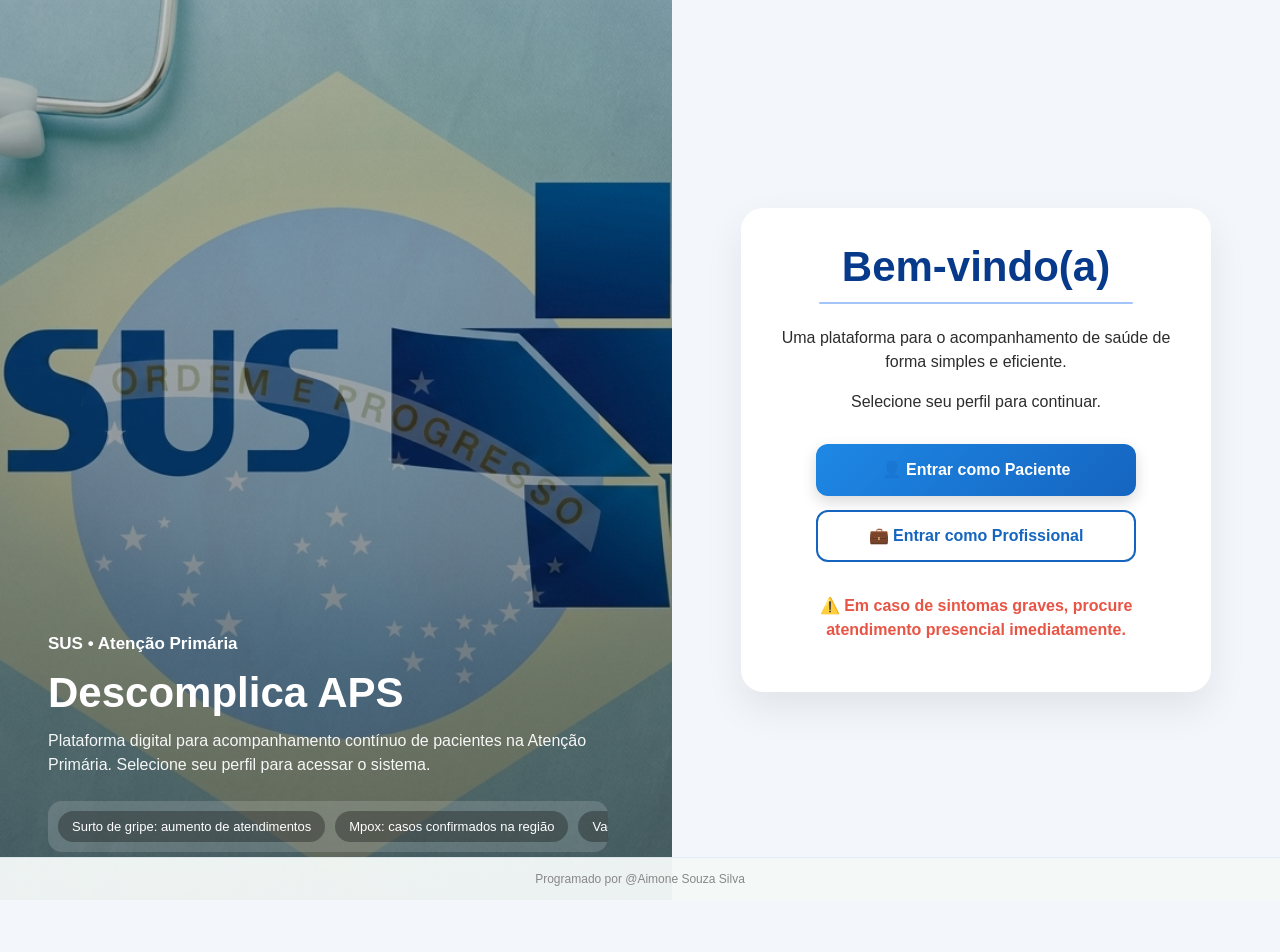
==== index.html @ 5c3fe890 "Add files via upload" ====
<!DOCTYPE html>
<html lang="pt-BR">
<head>
<meta charset="UTF-8">
<meta name="viewport" content="width=device-width, initial-scale=1.0"/>
<title>Descomplica APS</title>

<link rel="manifest" href="manifest.json">
<meta name="theme-color" content="#1351B4">
<link rel="icon" type="image/png" href="./logo.png">
<link href="https://cdn.jsdelivr.net/npm/bootstrap@5.3.0/dist/css/bootstrap.min.css" rel="stylesheet">
<link rel="stylesheet" href="style.css">

<style>
/* Ajustes profissionais extras */
.home-page .title {
  font-size: 22px;
  font-weight: 700;
  color: #1351B4;
}

.home-page h1 {
  font-size: 42px;
  font-weight: 800;
  margin-bottom: 10px;
}

.home-page p {
  font-size: 16px;
  opacity: 0.95;
}

.home-page .card-home {
  transition: 0.3s;
}

.home-page .card-home:hover {
  transform: translateY(-4px);
  box-shadow: 0 20px 40px rgba(0,0,0,.12);
}

.home-page .btn-ubs {
  transition: 0.2s;
}

.home-page .btn-ubs:hover {
  transform: scale(1.02);
  opacity: 0.95;
}

.home-page .footer {
  text-align: center;
  font-size: 12px;
  color: #888;
}
</style>
</head>

<body class="home-page">

<div id="mensagem"></div>

<div class="split">

  <!-- ESQUERDA -->
  <section class="left">
    <div class="content">

      <div class="tag">SUS • Atenção Primária</div>

      <h1>Descomplica APS</h1>
      <p>
        Plataforma digital para acompanhamento contínuo de pacientes na Atenção Primária.
        Selecione seu perfil para acessar o sistema.
      </p>

      <!-- ALERTAS -->
      <div class="ticker">
        <div class="ticker-track">
          <span class="chip">Surto de gripe: aumento de atendimentos</span>
          <span class="chip">Mpox: casos confirmados na região</span>
          <span class="chip">Vacinação disponível nas UBS</span>
          <span class="chip">Procure a UBS em caso de sintomas respiratórios</span>

          <!-- duplicado para efeito infinito -->
          <span class="chip">Surto de gripe: aumento de atendimentos</span>
          <span class="chip">Mpox: casos confirmados na região</span>
          <span class="chip">Vacinação disponível nas UBS</span>
          <span class="chip">Procure a UBS em caso de sintomas respiratórios</span>
        </div>
      </div>

    </div>
  </section>

  <!-- DIREITA -->
  <section class="right">
   <div class="card-home">

  <div class="card-head">
    <h1 class="titulo-bemvindo">Bem-vindo(a)</h1>
  </div>

  <div class="card-body">

    <div class="notice">
      <p>
        Uma plataforma para o acompanhamento de saúde de forma simples e eficiente.
      </p>

      <p class="subtitle">Selecione seu perfil para continuar.</p>
    </div>

    <button class="btn-ubs btn-paciente" onclick="entrarComo('paciente')">
      👤 Entrar como Paciente
    </button>

    <button class="btn-ubs btn-prof" onclick="entrarComo('profissional')">
      💼 Entrar como Profissional
    </button>

    <p class="alerta">
      ⚠️ Em caso de sintomas graves, procure atendimento presencial imediatamente.
    </p>

  </div>

  <div class="footer">
    Descomplica APS • Sistema MVP
  </div>

</div>

    </div>
  </section>

</div>

<script>
function entrarComo(tipo){
  localStorage.setItem("tipoEscolhido", tipo);
  window.location.href = "login.html";
}
</script>
<script src="script.js"></script>

</body>
</html>
---- style.css ----
/* ========================= */
/* BASE GERAL */
/* ========================= */

* {
  box-sizing: border-box;
}

body.login-page {
  margin: 0;
  min-height: 100vh;
  font-family: "Segoe UI", Arial, sans-serif;
  background: linear-gradient(135deg, #dfeee8, #f4f9f7);
  display: flex;
  justify-content: center;
  align-items: center;
  padding: 32px 16px;
}

/* ========================= */
/* LOGIN / CADASTRO */
/* ========================= */

.login-container {
  background: #ffffff;
  width: 100%;
  max-width: 420px;
  padding: 28px;
  border-radius: 16px;
  box-shadow: 0 10px 28px rgba(0,0,0,0.08);
  box-sizing: border-box;
  transition: all 0.25s ease;
}

/* Quando clicar em Primeiro acesso */
.login-container.cadastro-ativo {
  max-width: 920px;
  padding: 30px 36px;
}

/* Título principal */
.titulo-sistema {
  color: #1351B4;
  font-weight: 700;
  font-size: 26px;
  text-align: center;
  margin-bottom: 8px;
}

/* Badge do perfil */
.tipo-badge {
  display: inline-block;
  font-size: 13px;
  color: #344054;
  background: #e3f2fd;
  padding: 6px 14px;
  border-radius: 999px;
}

/* Texto abaixo do título */
.login-container p {
  color: #555;
  margin-bottom: 18px;
  font-size: 14px;
}

/* Área do cadastro */
#areaCadastro {
  text-align: left;
}

/* Título do cadastro */
#areaCadastro h5 {
  text-align: left;
  font-size: 21px;
  font-weight: 700;
  margin: 20px 0 22px;
  padding-bottom: 10px;
  color: #0d6efd;
  border-bottom: 1px solid #e5e7eb;
}

/* Labels */
#areaLogin label,
#areaCadastro label {
  font-size: 14px;
  font-weight: 600;
  color: #111827;
  margin-bottom: 6px;
}

/* Inputs */
.login-container input,
.login-container select,
.form-control {
  width: 100%;
  height: 44px;
  padding: 9px 12px;
  border: 1px solid #d0d5dd;
  border-radius: 8px;
  font-size: 15px;
  box-shadow: none;
}

.login-container input:focus,
.login-container select:focus,
.form-control:focus {
  border-color: #0d6efd;
  box-shadow: 0 0 0 3px rgba(13,110,253,0.12);
}

/* Espaçamento do grid */
#areaCadastro .row {
  align-items: end;
}

/* Botões gerais */
.login-container button {
  min-height: 44px;
  border-radius: 8px !important;
  font-size: 15px !important;
  font-weight: 700 !important;
}

/* Botões do login continuam largos */
#areaLogin button {
  width: 100%;
}

/* ========================= */
/* BOTÕES DO CADASTRO */
/* ========================= */

.acoes-cadastro {
  display: flex;
  justify-content: flex-end;
  gap: 12px;
  margin-top: 26px;
}

.acoes-cadastro button {
  width: 160px;
  height: 44px;
}

/* ========================= */
/* HOME */
/* ========================= */

.home-page {
  margin: 0;
  font-family: "Segoe UI", Arial, sans-serif;
  background: #f3f6fb;
}

.home-page .split {
  min-height: 100vh;
  display: grid;
  grid-template-columns: 1.05fr 0.95fr;
}

/* ESQUERDA */

.home-page .left {
  position: relative;
  background: url("sus.png") center/cover no-repeat;
  display: flex;
  align-items: flex-end;
  padding: 48px;
  color: #fff;
}

.home-page .left::after {
  content: "";
  position: absolute;
  inset: 0;
  background: linear-gradient(180deg, rgba(0,0,0,.18), rgba(0,0,0,.48));
}

.home-page .content {
  position: relative;
  z-index: 2;
  max-width: 560px;
}

.home-page .tag {
  font-size: 17px;
  font-weight: 600;
  margin-bottom: 12px;
}

.home-page h1 {
  font-size: 44px;
  font-weight: 800;
  margin-bottom: 14px;
}

.home-page p {
  font-size: 17px;
  line-height: 1.5;
}

/* ALERTAS */

.home-page .ticker {
  margin-top: 24px;
  width: 100%;
  overflow: hidden;
  background: rgba(255,255,255,.15);
  border-radius: 14px;
  padding: 10px;
}

.home-page .ticker-track {
  display: inline-flex;
  gap: 10px;
  white-space: nowrap;
  animation: tickerMove 28s linear infinite;
}

.home-page .chip {
  background: rgba(0,0,0,.3);
  color: #fff;
  padding: 6px 14px;
  border-radius: 999px;
  font-size: 13px;
}

@keyframes tickerMove {
  from { transform: translateX(0); }
  to { transform: translateX(-50%); }
}

/* DIREITA */

.home-page .right {
  display: flex;
  align-items: center;
  justify-content: center;
  background: #f3f6fb;
  padding: 40px;
}

.home-page .card-home {
  background: #fff;
  padding: 34px;
  border-radius: 22px;
  box-shadow: 0 16px 38px rgba(0,0,0,.08);
  width: 100%;
  max-width: 470px;
}

.card-body {
  display: flex;
  flex-direction: column;
  align-items: center;
  gap: 14px;
}

.titulo-bemvindo {
  text-align: center;
  position: relative;
  padding-bottom: 12px;
  margin-bottom: 18px;
  color: #083a8b;
  font-size: 38px;
  font-weight: 800;
}

.titulo-bemvindo::after {
  content: "";
  display: block;
  width: 78%;
  height: 2px;
  background: #a3c4f9;
  margin: 10px auto 0;
  border-radius: 2px;
}

.notice p {
  text-align: center;
  font-size: 16px;
  color: #222;
}

.btn-ubs {
  width: 100%;
  max-width: 320px;
  min-height: 52px;
  padding: 12px 16px;
  border-radius: 12px;
  font-size: 16px;
  font-weight: 700;
  border: none;
  transition: 0.25s;
}

.btn-paciente {
  background: linear-gradient(135deg, #1e88e5, #1565c0);
  color: white;
  box-shadow: 0 6px 15px rgba(0,0,0,0.15);
}

.btn-prof {
  background: white;
  color: #1565c0;
  border: 2px solid #1565c0;
}

.btn-ubs:hover {
  transform: translateY(-2px);
  opacity: 0.95;
}

.alerta {
  text-align: center;
  color: #e74c3c;
  margin-top: 18px;
  font-weight: 600;
  max-width: 330px;
  margin-left: auto;
  margin-right: auto;
}

.home-page .footer {
  text-align: center;
  font-size: 13px;
  color: #888;
  margin-top: 20px;
}

/* ========================= */
/* MENSAGEM */
/* ========================= */

#mensagem {
  position: fixed;
  top: 20px;
  right: 20px;
  z-index: 9999;
}

/* ========================= */
/* RESPONSIVO */
/* ========================= */

@media (max-width: 900px) {
  .home-page .split {
    grid-template-columns: 1fr;
  }

  .home-page .left {
    display: none;
  }

  .home-page .right {
    min-height: 100vh;
    padding: 24px;
  }

  .home-page .card-home {
    max-width: 100%;
    padding: 28px 22px;
  }

  .titulo-bemvindo {
    font-size: 32px;
  }
}

@media (max-width: 768px) {
  body:not(.home-page) {
    align-items: flex-start;
    padding: 20px 12px;
  }

  .login-container,
  .login-container.cadastro-ativo {
    max-width: 100%;
    padding: 24px;
  }

  .titulo-sistema {
    font-size: 24px;
  }

  #areaCadastro h5 {
    font-size: 20px;
    text-align: center;
  }

  .acoes-cadastro {
    flex-direction: column;
  }

  .acoes-cadastro button {
    width: 100%;
  }
}

/* ========================= */
/* DASHBOARDS PADRÃO - CORRIGIDO */
/* ========================= */

body.dashboard-page {
  margin: 0 !important;
  padding: 0 !important;
  min-height: 100vh;
  display: block !important;
  background: #f4f6f9 !important;
  font-family: "Segoe UI", Arial, sans-serif;
  overflow-x: hidden;
}

/* Layout principal */
body.dashboard-page .dashboard-layout {
  width: 100%;
  min-height: 100vh;
  display: flex;
  background: #f4f6f9;
}

/* Sidebar */
body.dashboard-page .dashboard-sidebar {
  width: 260px;
  min-width: 260px;
  min-height: 100vh;
  background: #5f8fdd;
  color: #fff;
  padding: 30px 24px;
  flex-shrink: 0;
}

body.dashboard-page .dashboard-sidebar h4 {
  font-size: 27px;
  font-weight: 800;
  line-height: 1.15;
  margin-bottom: 28px;
}

body.dashboard-page .dashboard-sidebar .user-name {
  font-size: 15px;
  opacity: 0.95;
  margin-bottom: 28px;
}

body.dashboard-page .dashboard-sidebar nav {
  display: flex;
  flex-direction: column;
  gap: 10px;
}

body.dashboard-page .dashboard-sidebar nav a,
body.dashboard-page .dashboard-sidebar a {
  color: #fff;
  text-decoration: none;
  font-size: 15px;
  padding: 10px 12px;
  border-radius: 8px;
  transition: 0.2s;
}

body.dashboard-page .dashboard-sidebar nav a:hover,
body.dashboard-page .dashboard-sidebar a:hover {
  background: rgba(255,255,255,0.15);
}

/* Botão sair */
body.dashboard-page .btn-sair,
body.dashboard-page .dashboard-sidebar .btn-sair {
  width: 100%;
  height: 44px;
  margin-top: 28px;
  background: #c0392b;
  border: none;
  color: #fff;
  border-radius: 9px;
  font-weight: 700;
}

body.dashboard-page .btn-sair:hover,
body.dashboard-page .dashboard-sidebar .btn-sair:hover {
  background: #a93226;
}

/* Conteúdo */
body.dashboard-page .dashboard-content {
  flex: 1;
  width: calc(100% - 260px);
  padding: 40px 48px;
  min-width: 0;
}

/* Cabeçalho */
body.dashboard-page .dashboard-header {
  width: 100%;
  max-width: 1180px;
  display: flex;
  justify-content: space-between;
  align-items: center;
  gap: 24px;
  margin-bottom: 30px;
}

body.dashboard-page .dashboard-header h3 {
  color: #0d6efd;
  font-size: 34px;
  font-weight: 800;
  margin: 0;
  line-height: 1.15;
  white-space: nowrap;
}

body.dashboard-page .dashboard-user {
  display: flex;
  align-items: center;
  gap: 10px;
  font-size: 15px;
  flex-shrink: 0;
}

/* Cards principais */
body.dashboard-page .dashboard-card {
  width: 100%;
  max-width: 1180px;
  background: #ffffff;
  border: none;
  border-radius: 18px;
  box-shadow: 0 10px 28px rgba(0,0,0,0.06);
  padding: 28px;
  margin-bottom: 26px;
}

body.dashboard-page .dashboard-card h5 {
  color: #0d6efd;
  font-size: 23px;
  font-weight: 800;
  margin-bottom: 22px;
}

/* Cards do paciente */
body.dashboard-page .dashboard-cards-grid {
  display: grid;
  grid-template-columns: repeat(auto-fit, minmax(220px, 1fr));
  gap: 28px;
  margin-bottom: 28px;
  max-width: 1180px;
}

body.dashboard-page .dashboard-info-card {
  background: #fff;
  border-radius: 16px;
  padding: 22px;
  min-height: 115px;
  box-shadow: 0 8px 24px rgba(0,0,0,0.06);
}

body.dashboard-page .dashboard-info-card small {
  color: #667085;
  font-size: 14px;
}

body.dashboard-page .dashboard-info-card div {
  font-size: 24px;
  font-weight: 700;
  margin-top: 12px;
}

body.dashboard-page .grafico-topo {
  display: flex;
  align-items: center;
  justify-content: space-between;
  gap: 16px;
  margin-bottom: 8px;
}

body.dashboard-page .grafico-topo h5 {
  margin-bottom: 0;
}

body.dashboard-page .btn-tema-grafico {
  border: 1px solid #d0d5dd;
  background: #fff;
  color: #344054;
  border-radius: 10px;
  min-height: 38px;
  padding: 8px 14px;
  font-size: 14px;
  font-weight: 700;
}

body.dashboard-page .grafico-wrapper {
  width: 100%;
  height: 340px;
  background: #ffffff;
  border: 1px solid #e5e7eb;
  border-radius: 16px;
  padding: 12px;
  overflow: hidden;
}

body.dashboard-page .grafico-wrapper canvas {
  width: 100%;
  height: 100%;
  display: block;
}

body.dashboard-page.tema-escuro {
  background: #0f172a;
  color: #e5e7eb;
}

body.dashboard-page.tema-escuro .dashboard-layout,
body.dashboard-page.tema-escuro .dashboard-content {
  background: #0f172a;
}

body.dashboard-page.tema-escuro .dashboard-sidebar {
  background: #111827;
}

body.dashboard-page.tema-escuro .dashboard-header h3,
body.dashboard-page.tema-escuro .dashboard-card h5,
body.dashboard-page.tema-escuro .grafico-topo h5 {
  color: #93c5fd;
}

body.dashboard-page.tema-escuro .dashboard-card,
body.dashboard-page.tema-escuro .dashboard-info-card,
body.dashboard-page.tema-escuro .card {
  background: #182235 !important;
  color: #e5e7eb;
  border-color: #334155 !important;
  box-shadow: 0 10px 28px rgba(0,0,0,0.22);
}

body.dashboard-page.tema-escuro .dashboard-info-card small,
body.dashboard-page.tema-escuro .text-muted,
body.dashboard-page.tema-escuro label,
body.dashboard-page.tema-escuro p {
  color: #cbd5e1 !important;
}

body.dashboard-page.tema-escuro .dashboard-info-card div,
body.dashboard-page.tema-escuro strong,
body.dashboard-page.tema-escuro #historico {
  color: #f9fafb;
}

body.dashboard-page.tema-escuro .form-control,
body.dashboard-page.tema-escuro #buscaPaciente {
  background: #0f172a;
  border-color: #475569;
  color: #f9fafb;
}

body.dashboard-page.tema-escuro .form-control::placeholder,
body.dashboard-page.tema-escuro #buscaPaciente::placeholder {
  color: #94a3b8;
}

body.dashboard-page.tema-escuro .grafico-wrapper {
  background: #111827;
  border-color: #334155;
}

body.dashboard-page.tema-escuro .btn-tema-grafico {
  background: #1f2937;
  border-color: #475569;
  color: #f9fafb;
}

body.dashboard-page.tema-escuro .alerta-normal {
  background: #06351f !important;
}

body.dashboard-page.tema-escuro .alerta-atencao {
  background: #3b2f07 !important;
}

body.dashboard-page.tema-escuro .alerta-critico {
  background: #e74c3c !important;
}

/* Formulários */
body.dashboard-page .dashboard-card .form-label {
  font-weight: 600;
  font-size: 14px;
}

body.dashboard-page .dashboard-card .form-control,
body.dashboard-page #buscaPaciente {
  height: 46px;
  border-radius: 10px;
  font-size: 15px;
  padding: 10px 14px;
}

/* ========================= */
/* PAINEL PROFISSIONAL */
/* ========================= */

body.dashboard-page .paciente-item {
  background: #f8fafc;
  border: 1px solid #e5e7eb;
  border-radius: 14px;
  padding: 16px 18px;
  margin-bottom: 14px;
  display: flex;
  justify-content: space-between;
  align-items: center;
  gap: 18px;
}

body.dashboard-page .paciente-info strong {
  display: block;
  font-size: 16px;
  font-weight: 800;
  color: #111827;
  margin-bottom: 4px;
}

body.dashboard-page .paciente-info span {
  display: block;
  font-size: 14px;
  color: #667085;
  line-height: 1.45;
}

body.dashboard-page .paciente-item button {
  width: 140px;
  min-width: 140px;
  height: 40px;
  border-radius: 9px;
  font-size: 14px;
  font-weight: 700;
  padding: 0 12px;
}

/* Detalhes do paciente */
body.dashboard-page .detalhes-grid {
  display: grid;
  grid-template-columns: repeat(3, 1fr);
  gap: 14px;
  margin-bottom: 22px;
}

body.dashboard-page .detalhe-box {
  background: #f8fafc;
  border: 1px solid #e5e7eb;
  border-radius: 12px;
  padding: 13px;
}

body.dashboard-page .detalhe-box small {
  display: block;
  color: #667085;
  font-size: 13px;
  margin-bottom: 4px;
}

body.dashboard-page .detalhe-box strong {
  color: #111827;
  font-size: 15px;
}

/* Histórico no painel profissional */
body.dashboard-page .historico-profissional-item {
  background: #ffffff;
  border-left: 4px solid #0d6efd;
  padding: 12px;
  border-radius: 8px;
  margin-bottom: 10px;
  box-shadow: 0 4px 12px rgba(0,0,0,0.04);
}

/* Alertas no painel profissional */
body.dashboard-page .dashboard-card .alerta {
  background: #fff5f5;
  border-left: 4px solid #e74c3c;
  padding: 12px;
  border-radius: 8px;
  margin-bottom: 10px;
  text-align: left;
  max-width: none;
  color: #111827;
}

/* Registros recentes */
body.dashboard-page .registro {
  background: #f8f9fa;
  border-radius: 8px;
  padding: 12px;
  margin-bottom: 10px;
}

/* ========================= */
/* ALERTAS DO PACIENTE */
/* ========================= */

body.dashboard-page .alerta-status {
  border-left: 5px solid #d0d5dd;
}

body.dashboard-page .alerta-normal {
  border-left-color: #198754;
  background: #f0fff4;
}

body.dashboard-page .alerta-atencao {
  border-left-color: #ffc107;
  background: #fffbea;
}

body.dashboard-page .alerta-critico {
  border-left-color: #dc3545;
  background: #fff5f5;
}

body.dashboard-page .alerta-normal #cardAlerta {
  color: #198754;
}

body.dashboard-page .alerta-atencao #cardAlerta {
  color: #b58100;
}

body.dashboard-page .alerta-critico #cardAlerta {
  color: #dc3545;
}

/* Corrige alerta da home para não ser afetado pelo dashboard */
.home-page .alerta {
  text-align: center;
  color: #e74c3c;
  margin-top: 18px;
  font-weight: 600;
  max-width: 330px;
  margin-left: auto;
  margin-right: auto;
  background: transparent;
  border-left: none;
  padding: 0;
}

/* ========================= */
/* CAMPOS DO CADASTRO */
/* ========================= */

.campo-profissional {
  display: none;
}

.acoes-cadastro {
  display: flex;
  justify-content: flex-end;
  gap: 12px;
  margin-top: 26px;
}

.acoes-cadastro button {
  width: 160px;
  height: 44px;
}

/* ========================= */
/* RESPONSIVO DASHBOARD */
/* ========================= */

@media (max-width: 1200px) {
  body.dashboard-page .dashboard-content {
    padding: 34px 34px;
  }

  body.dashboard-page .dashboard-header h3 {
    font-size: 30px;
  }

  body.dashboard-page .dashboard-card,
  body.dashboard-page .dashboard-header,
  body.dashboard-page .dashboard-cards-grid {
    max-width: 100%;
  }
}

@media (max-width: 900px) {
  body.dashboard-page .dashboard-layout {
    flex-direction: column;
  }

  body.dashboard-page .dashboard-sidebar {
    width: 100%;
    min-width: 100%;
    min-height: auto;
    padding: 24px 20px;
  }

  body.dashboard-page .dashboard-sidebar h4 {
    font-size: 24px;
    margin-bottom: 18px;
  }

  body.dashboard-page .dashboard-content {
    width: 100%;
    padding: 24px 16px;
  }

  body.dashboard-page .dashboard-header {
    flex-direction: column;
    align-items: flex-start;
    gap: 10px;
    margin-bottom: 22px;
  }

  body.dashboard-page .dashboard-header h3 {
    font-size: 26px;
    white-space: normal;
  }

  body.dashboard-page .dashboard-card {
    padding: 20px;
    border-radius: 14px;
  }

  body.dashboard-page .dashboard-card h5 {
    font-size: 20px;
  }

  body.dashboard-page .grafico-topo {
    align-items: flex-start;
    flex-direction: column;
  }

  body.dashboard-page .grafico-wrapper {
    height: 300px;
    padding: 8px;
  }

  body.dashboard-page .paciente-item {
    flex-direction: column;
    align-items: flex-start;
  }

  body.dashboard-page .paciente-item button {
    width: 100%;
    min-width: 100%;
  }

  body.dashboard-page .detalhes-grid {
    grid-template-columns: 1fr;
  }

  .acoes-cadastro {
    flex-direction: column;
  }

  .acoes-cadastro button {
    width: 100%;
  }
}
/* ========================= */
/* AUMENTAR CAIXAS DO PAINEL PROFISSIONAL */
/* ========================= */

body.dashboard-page .dashboard-header,
body.dashboard-page .dashboard-card {
  max-width: 1500px !important;
}

body.dashboard-page .dashboard-content {
  padding: 40px 70px !important;
}

body.dashboard-page .dashboard-card {
  width: 100% !important;
  padding: 34px !important;
}

body.dashboard-page .paciente-item {
  padding: 22px 26px !important;
  min-height: 115px !important;
}

body.dashboard-page #buscaPaciente {
  height: 52px !important;
  font-size: 16px !important;
}

body.dashboard-page .paciente-item button {
  width: 180px !important;
  min-width: 180px !important;
  height: 48px !important;
  font-size: 15px !important;
}

@media (max-width: 900px) {
  body.dashboard-page .dashboard-content {
    padding: 24px 16px !important;
  }

  body.dashboard-page .dashboard-card {
    max-width: 100% !important;
    padding: 22px !important;
  }

  body.dashboard-page .paciente-item {
    min-height: auto !important;
  }

  body.dashboard-page .paciente-item button {
    width: 100% !important;
    min-width: 100% !important;
  }
}
/* alerta */

.alerta-critico {
  background: #e74c3c !important;
  color: white !important;
  border-left: 5px solid #c0392b !important;
}

.alerta-paciente {
  border-left: 5px solid #e74c3c;
  background: #fff5f5;
}

.alerta-atencao {
  border-left: 5px solid #f39c12;
  background: #fff4e5;
}

.alerta-normal {
  border-left: 5px solid #2ecc71;
  background: #eafaf1;
}

.resumo-sidebar {
  margin-top: 20px;
  padding: 12px;
  background: rgba(255,255,255,0.15);
  border-radius: 10px;
  font-size: 14px;
}

.resumo-sidebar p {
  margin: 5px 0;
}

.dashboard-sidebar .alerta {
  padding: 10px;
  border-radius: 8px;
  margin-bottom: 10px;
  color: #fff;
}

.dashboard-sidebar .alerta-critico {
  background: #e74c3c !important;
  border-left: 4px solid #c0392b;
}

.dashboard-sidebar .alerta-atencao {
  background: #f39c12 !important;
}

.dashboard-sidebar .alerta-normal {
  background: #2ecc71 !important;
}

body.dashboard-page .alerta-critico small,
body.dashboard-page .alerta-critico #cardAlerta {
  color: #fff !important;
}

.menu-btn{
  width:100%;
  background:none;
  border:none;
  color:#fff;
  text-align:left;
  padding:10px 12px;
  border-radius:8px;
  font-size:15px;
  cursor:pointer;
  transition:.2s;
}

.menu-btn:hover{
  background:rgba(255,255,255,.15);
}

/* ========================= */
/* AJUSTES FINAIS DE INTERFACE */
/* ========================= */

.app-footer {
  width: 100%;
  padding: 16px;
  text-align: center;
  color: #667085;
  font-size: 13px;
}

body.dashboard-page .dashboard-sidebar nav a {
  display: none;
}

body.dashboard-page .theme-toggle {
  width: 42px;
  height: 42px;
  border-radius: 50%;
  border: 1px solid #cbd5e1;
  background: #ffffff;
  color: #0f172a;
  display: inline-flex;
  align-items: center;
  justify-content: center;
  font-size: 20px;
  font-weight: 800;
  line-height: 1;
}

.menu-btn.ativo {
  background: rgba(255,255,255,.22);
  font-weight: 800;
}

.perfil-grid {
  display: grid;
  grid-template-columns: 260px 1fr;
  gap: 28px;
}

.perfil-resumo {
  border: 1px solid #e5e7eb;
  border-radius: 14px;
  padding: 22px;
  text-align: center;
  background: #f8fafc;
}

.perfil-avatar {
  width: 136px;
  height: 136px;
  margin: 0 auto;
  border-radius: 50%;
  overflow: hidden;
  background: linear-gradient(135deg, #1351b4, #0f766e);
  color: #fff;
  display: flex;
  align-items: center;
  justify-content: center;
  font-size: 48px;
  font-weight: 800;
}

.perfil-avatar img {
  width: 100%;
  height: 100%;
  object-fit: cover;
}

.perfil-resumo h4 {
  margin: 18px 0 6px;
  color: #111827;
  font-size: 20px;
  font-weight: 800;
}

.perfil-resumo p {
  margin: 0;
  color: #667085;
}

.perfil-campos {
  display: grid;
  grid-template-columns: repeat(2, minmax(0, 1fr));
  gap: 16px;
}

.perfil-campos label {
  font-size: 14px;
  font-weight: 700;
  color: #344054;
}

.perfil-span {
  grid-column: 1 / -1;
}

.perfil-historicos {
  display: grid;
  grid-template-columns: repeat(3, minmax(0, 1fr));
  gap: 14px;
  margin-top: 24px;
}

.perfil-historicos > div {
  border: 1px solid #e5e7eb;
  border-radius: 12px;
  padding: 16px;
  background: #ffffff;
}

body.dashboard-page.tema-escuro .theme-toggle {
  background: #1f2937;
  border-color: #475569;
  color: #f8fafc;
}

body.dashboard-page.tema-escuro .modal-content,
body.dashboard-page.tema-escuro .perfil-resumo,
body.dashboard-page.tema-escuro .perfil-historicos > div {
  background: #111827;
  border-color: #334155;
  color: #e5e7eb;
}

body.dashboard-page.tema-escuro .perfil-resumo h4,
body.dashboard-page.tema-escuro .perfil-campos label {
  color: #f8fafc;
}

@media (max-width: 900px) {
  .perfil-grid,
  .perfil-campos,
  .perfil-historicos {
    grid-template-columns: 1fr;
  }
}

body {
  padding-bottom: 52px;
}

.home-page .footer,
.app-footer {
  position: fixed;
  left: 0;
  right: 0;
  bottom: 0;
  z-index: 1000;
  margin: 0;
  padding: 12px 16px;
  background: rgba(244, 249, 247, 0.96);
  color: #475467;
  text-align: center;
  font-size: 13px;
  border-top: 1px solid rgba(19, 81, 180, 0.08);
}

body.dashboard-page.tema-escuro .app-footer {
  background: rgba(15, 23, 42, 0.96);
  color: #cbd5e1;
  border-top-color: #334155;
}
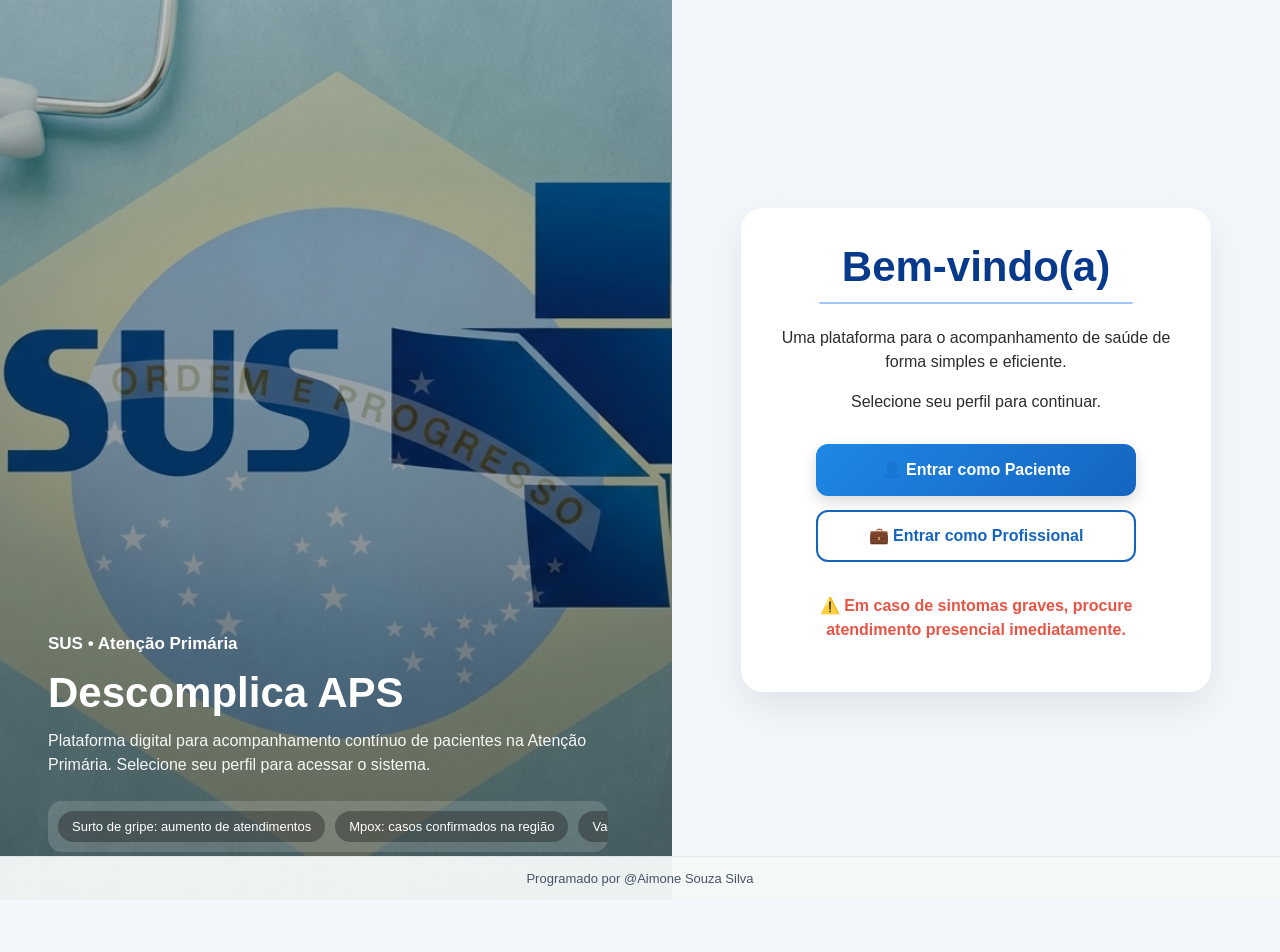
==== commit b35baa5a: "Add files via upload" ====
--- a/index.html
+++ b/index.html
@@ -3,13 +3,13 @@
 <head>
 <meta charset="UTF-8">
 <meta name="viewport" content="width=device-width, initial-scale=1.0"/>
-<title>Descomplica APS</title>
-
-<link rel="manifest" href="manifest.json">
-<meta name="theme-color" content="#1351B4">
-<link rel="icon" type="image/png" href="./logo.png">
-<link href="https://cdn.jsdelivr.net/npm/bootstrap@5.3.0/dist/css/bootstrap.min.css" rel="stylesheet">
-<link rel="stylesheet" href="style.css">
+<title>Descomplica APS</title>
+
+<link rel="manifest" href="manifest.json">
+<meta name="theme-color" content="#1351B4">
+<link rel="icon" type="image/png" href="./logo.png">
+<link href="https://cdn.jsdelivr.net/npm/bootstrap@5.3.0/dist/css/bootstrap.min.css" rel="stylesheet">
+<link rel="stylesheet" href="style.css">
 
 <style>
 /* Ajustes profissionais extras */
@@ -119,15 +119,13 @@
       💼 Entrar como Profissional
     </button>
 
-    <p class="alerta">
+    <p class="alerta">
       ⚠️ Em caso de sintomas graves, procure atendimento presencial imediatamente.
     </p>
 
   </div>
 
-  <div class="footer">
-    Descomplica APS • Sistema MVP
-  </div>
+<footer class="app-footer">Programado por @Aimone Souza Silva</footer>
 
 </div>
 
@@ -138,11 +136,10 @@
 
 <script>
 function entrarComo(tipo){
-  localStorage.setItem("tipoEscolhido", tipo);
-  window.location.href = "login.html";
+  window.location.href = `login.html?tipo=${encodeURIComponent(tipo)}`;
 }
-</script>
-<script src="script.js"></script>
+</script>
+<script src="script.js"></script>
 
 </body>
 </html>
--- a/style.css
+++ b/style.css
@@ -514,9 +514,54 @@
 body.dashboard-page .dashboard-user {
   display: flex;
   align-items: center;
-  gap: 10px;
+  gap: 16px;
   font-size: 15px;
   flex-shrink: 0;
+}
+
+body.dashboard-page .dashboard-user-profile {
+  display: flex;
+  align-items: center;
+  gap: 12px;
+}
+
+body.dashboard-page .dashboard-user-avatar {
+  width: 46px;
+  height: 46px;
+  border-radius: 50%;
+  overflow: hidden;
+  background: #e7f0ff;
+  color: #0d6efd;
+  display: flex;
+  align-items: center;
+  justify-content: center;
+  font-weight: 700;
+  font-size: 18px;
+}
+
+body.dashboard-page .dashboard-user-avatar img {
+  width: 100%;
+  height: 100%;
+  object-fit: cover;
+}
+
+body.dashboard-page .dashboard-user-meta {
+  display: flex;
+  flex-direction: column;
+  gap: 1px;
+  line-height: 1.1;
+}
+
+body.dashboard-page .dashboard-user-meta strong {
+  font-size: 15px;
+  color: #111827;
+}
+
+body.dashboard-page .dashboard-user-role {
+  color: #64748b;
+  font-size: 12px;
+  text-transform: uppercase;
+  letter-spacing: 0.06em;
 }
 
 /* Cards principais */
@@ -539,13 +584,13 @@
 }
 
 /* Cards do paciente */
-body.dashboard-page .dashboard-cards-grid {
-  display: grid;
-  grid-template-columns: repeat(auto-fit, minmax(220px, 1fr));
-  gap: 28px;
-  margin-bottom: 28px;
-  max-width: 1180px;
-}
+body.dashboard-page .dashboard-cards-grid {
+  display: grid;
+  grid-template-columns: repeat(auto-fit, minmax(220px, 1fr));
+  gap: 28px;
+  margin-bottom: 28px;
+  max-width: 1180px;
+}
 
 body.dashboard-page .dashboard-info-card {
   background: #fff;
@@ -560,127 +605,127 @@
   font-size: 14px;
 }
 
-body.dashboard-page .dashboard-info-card div {
-  font-size: 24px;
-  font-weight: 700;
-  margin-top: 12px;
-}
-
-body.dashboard-page .grafico-topo {
-  display: flex;
-  align-items: center;
-  justify-content: space-between;
-  gap: 16px;
-  margin-bottom: 8px;
-}
-
-body.dashboard-page .grafico-topo h5 {
-  margin-bottom: 0;
-}
-
-body.dashboard-page .btn-tema-grafico {
-  border: 1px solid #d0d5dd;
-  background: #fff;
-  color: #344054;
-  border-radius: 10px;
-  min-height: 38px;
-  padding: 8px 14px;
-  font-size: 14px;
-  font-weight: 700;
-}
-
-body.dashboard-page .grafico-wrapper {
-  width: 100%;
-  height: 340px;
-  background: #ffffff;
-  border: 1px solid #e5e7eb;
-  border-radius: 16px;
-  padding: 12px;
-  overflow: hidden;
-}
-
-body.dashboard-page .grafico-wrapper canvas {
-  width: 100%;
-  height: 100%;
-  display: block;
-}
-
-body.dashboard-page.tema-escuro {
-  background: #0f172a;
-  color: #e5e7eb;
-}
-
-body.dashboard-page.tema-escuro .dashboard-layout,
-body.dashboard-page.tema-escuro .dashboard-content {
-  background: #0f172a;
-}
-
-body.dashboard-page.tema-escuro .dashboard-sidebar {
-  background: #111827;
-}
-
-body.dashboard-page.tema-escuro .dashboard-header h3,
-body.dashboard-page.tema-escuro .dashboard-card h5,
-body.dashboard-page.tema-escuro .grafico-topo h5 {
-  color: #93c5fd;
-}
-
-body.dashboard-page.tema-escuro .dashboard-card,
-body.dashboard-page.tema-escuro .dashboard-info-card,
-body.dashboard-page.tema-escuro .card {
-  background: #182235 !important;
-  color: #e5e7eb;
-  border-color: #334155 !important;
-  box-shadow: 0 10px 28px rgba(0,0,0,0.22);
-}
-
-body.dashboard-page.tema-escuro .dashboard-info-card small,
-body.dashboard-page.tema-escuro .text-muted,
-body.dashboard-page.tema-escuro label,
-body.dashboard-page.tema-escuro p {
-  color: #cbd5e1 !important;
-}
-
-body.dashboard-page.tema-escuro .dashboard-info-card div,
-body.dashboard-page.tema-escuro strong,
-body.dashboard-page.tema-escuro #historico {
-  color: #f9fafb;
-}
-
-body.dashboard-page.tema-escuro .form-control,
-body.dashboard-page.tema-escuro #buscaPaciente {
-  background: #0f172a;
-  border-color: #475569;
-  color: #f9fafb;
-}
-
-body.dashboard-page.tema-escuro .form-control::placeholder,
-body.dashboard-page.tema-escuro #buscaPaciente::placeholder {
-  color: #94a3b8;
-}
-
-body.dashboard-page.tema-escuro .grafico-wrapper {
-  background: #111827;
-  border-color: #334155;
-}
-
-body.dashboard-page.tema-escuro .btn-tema-grafico {
-  background: #1f2937;
-  border-color: #475569;
-  color: #f9fafb;
-}
-
-body.dashboard-page.tema-escuro .alerta-normal {
-  background: #06351f !important;
-}
-
-body.dashboard-page.tema-escuro .alerta-atencao {
-  background: #3b2f07 !important;
-}
-
-body.dashboard-page.tema-escuro .alerta-critico {
-  background: #e74c3c !important;
-}
+body.dashboard-page .dashboard-info-card div {
+  font-size: 24px;
+  font-weight: 700;
+  margin-top: 12px;
+}
+
+body.dashboard-page .grafico-topo {
+  display: flex;
+  align-items: center;
+  justify-content: space-between;
+  gap: 16px;
+  margin-bottom: 8px;
+}
+
+body.dashboard-page .grafico-topo h5 {
+  margin-bottom: 0;
+}
+
+body.dashboard-page .btn-tema-grafico {
+  border: 1px solid #d0d5dd;
+  background: #fff;
+  color: #344054;
+  border-radius: 10px;
+  min-height: 38px;
+  padding: 8px 14px;
+  font-size: 14px;
+  font-weight: 700;
+}
+
+body.dashboard-page .grafico-wrapper {
+  width: 100%;
+  height: 340px;
+  background: #ffffff;
+  border: 1px solid #e5e7eb;
+  border-radius: 16px;
+  padding: 12px;
+  overflow: hidden;
+}
+
+body.dashboard-page .grafico-wrapper canvas {
+  width: 100%;
+  height: 100%;
+  display: block;
+}
+
+body.dashboard-page.tema-escuro {
+  background: #0f172a;
+  color: #e5e7eb;
+}
+
+body.dashboard-page.tema-escuro .dashboard-layout,
+body.dashboard-page.tema-escuro .dashboard-content {
+  background: #0f172a;
+}
+
+body.dashboard-page.tema-escuro .dashboard-sidebar {
+  background: #111827;
+}
+
+body.dashboard-page.tema-escuro .dashboard-header h3,
+body.dashboard-page.tema-escuro .dashboard-card h5,
+body.dashboard-page.tema-escuro .grafico-topo h5 {
+  color: #93c5fd;
+}
+
+body.dashboard-page.tema-escuro .dashboard-card,
+body.dashboard-page.tema-escuro .dashboard-info-card,
+body.dashboard-page.tema-escuro .card {
+  background: #182235 !important;
+  color: #e5e7eb;
+  border-color: #334155 !important;
+  box-shadow: 0 10px 28px rgba(0,0,0,0.22);
+}
+
+body.dashboard-page.tema-escuro .dashboard-info-card small,
+body.dashboard-page.tema-escuro .text-muted,
+body.dashboard-page.tema-escuro label,
+body.dashboard-page.tema-escuro p {
+  color: #cbd5e1 !important;
+}
+
+body.dashboard-page.tema-escuro .dashboard-info-card div,
+body.dashboard-page.tema-escuro strong,
+body.dashboard-page.tema-escuro #historico {
+  color: #f9fafb;
+}
+
+body.dashboard-page.tema-escuro .form-control,
+body.dashboard-page.tema-escuro #buscaPaciente {
+  background: #0f172a;
+  border-color: #475569;
+  color: #f9fafb;
+}
+
+body.dashboard-page.tema-escuro .form-control::placeholder,
+body.dashboard-page.tema-escuro #buscaPaciente::placeholder {
+  color: #94a3b8;
+}
+
+body.dashboard-page.tema-escuro .grafico-wrapper {
+  background: #111827;
+  border-color: #334155;
+}
+
+body.dashboard-page.tema-escuro .btn-tema-grafico {
+  background: #1f2937;
+  border-color: #475569;
+  color: #f9fafb;
+}
+
+body.dashboard-page.tema-escuro .alerta-normal {
+  background: #06351f !important;
+}
+
+body.dashboard-page.tema-escuro .alerta-atencao {
+  background: #3b2f07 !important;
+}
+
+body.dashboard-page.tema-escuro .alerta-critico {
+  background: #e74c3c !important;
+}
 
 /* Formulários */
 body.dashboard-page .dashboard-card .form-label {
@@ -922,21 +967,21 @@
     border-radius: 14px;
   }
 
-  body.dashboard-page .dashboard-card h5 {
-    font-size: 20px;
-  }
-
-  body.dashboard-page .grafico-topo {
-    align-items: flex-start;
-    flex-direction: column;
-  }
-
-  body.dashboard-page .grafico-wrapper {
-    height: 300px;
-    padding: 8px;
-  }
-
-  body.dashboard-page .paciente-item {
+  body.dashboard-page .dashboard-card h5 {
+    font-size: 20px;
+  }
+
+  body.dashboard-page .grafico-topo {
+    align-items: flex-start;
+    flex-direction: column;
+  }
+
+  body.dashboard-page .grafico-wrapper {
+    height: 300px;
+    padding: 8px;
+  }
+
+  body.dashboard-page .paciente-item {
     flex-direction: column;
     align-items: flex-start;
   }
@@ -1063,18 +1108,18 @@
   background: #f39c12 !important;
 }
 
-.dashboard-sidebar .alerta-normal {
-  background: #2ecc71 !important;
-}
-
-body.dashboard-page .alerta-critico small,
-body.dashboard-page .alerta-critico #cardAlerta {
-  color: #fff !important;
-}
-
-.menu-btn{
-  width:100%;
-  background:none;
+.dashboard-sidebar .alerta-normal {
+  background: #2ecc71 !important;
+}
+
+body.dashboard-page .alerta-critico small,
+body.dashboard-page .alerta-critico #cardAlerta {
+  color: #fff !important;
+}
+
+.menu-btn{
+  width:100%;
+  background:none;
   border:none;
   color:#fff;
   text-align:left;
@@ -1085,172 +1130,172 @@
   transition:.2s;
 }
 
-.menu-btn:hover{
-  background:rgba(255,255,255,.15);
-}
-
-/* ========================= */
-/* AJUSTES FINAIS DE INTERFACE */
-/* ========================= */
-
-.app-footer {
-  width: 100%;
-  padding: 16px;
-  text-align: center;
-  color: #667085;
-  font-size: 13px;
-}
-
-body.dashboard-page .dashboard-sidebar nav a {
-  display: none;
-}
-
-body.dashboard-page .theme-toggle {
-  width: 42px;
-  height: 42px;
-  border-radius: 50%;
-  border: 1px solid #cbd5e1;
-  background: #ffffff;
-  color: #0f172a;
-  display: inline-flex;
-  align-items: center;
-  justify-content: center;
-  font-size: 20px;
-  font-weight: 800;
-  line-height: 1;
-}
-
-.menu-btn.ativo {
-  background: rgba(255,255,255,.22);
-  font-weight: 800;
-}
-
-.perfil-grid {
-  display: grid;
-  grid-template-columns: 260px 1fr;
-  gap: 28px;
-}
-
-.perfil-resumo {
-  border: 1px solid #e5e7eb;
-  border-radius: 14px;
-  padding: 22px;
-  text-align: center;
-  background: #f8fafc;
-}
-
-.perfil-avatar {
-  width: 136px;
-  height: 136px;
-  margin: 0 auto;
-  border-radius: 50%;
-  overflow: hidden;
-  background: linear-gradient(135deg, #1351b4, #0f766e);
-  color: #fff;
-  display: flex;
-  align-items: center;
-  justify-content: center;
-  font-size: 48px;
-  font-weight: 800;
-}
-
-.perfil-avatar img {
-  width: 100%;
-  height: 100%;
-  object-fit: cover;
-}
-
-.perfil-resumo h4 {
-  margin: 18px 0 6px;
-  color: #111827;
-  font-size: 20px;
-  font-weight: 800;
-}
-
-.perfil-resumo p {
-  margin: 0;
-  color: #667085;
-}
-
-.perfil-campos {
-  display: grid;
-  grid-template-columns: repeat(2, minmax(0, 1fr));
-  gap: 16px;
-}
-
-.perfil-campos label {
-  font-size: 14px;
-  font-weight: 700;
-  color: #344054;
-}
-
-.perfil-span {
-  grid-column: 1 / -1;
-}
-
-.perfil-historicos {
-  display: grid;
-  grid-template-columns: repeat(3, minmax(0, 1fr));
-  gap: 14px;
-  margin-top: 24px;
-}
-
-.perfil-historicos > div {
-  border: 1px solid #e5e7eb;
-  border-radius: 12px;
-  padding: 16px;
-  background: #ffffff;
-}
-
-body.dashboard-page.tema-escuro .theme-toggle {
-  background: #1f2937;
-  border-color: #475569;
-  color: #f8fafc;
-}
-
-body.dashboard-page.tema-escuro .modal-content,
-body.dashboard-page.tema-escuro .perfil-resumo,
-body.dashboard-page.tema-escuro .perfil-historicos > div {
-  background: #111827;
-  border-color: #334155;
-  color: #e5e7eb;
-}
-
-body.dashboard-page.tema-escuro .perfil-resumo h4,
-body.dashboard-page.tema-escuro .perfil-campos label {
-  color: #f8fafc;
-}
-
-@media (max-width: 900px) {
-  .perfil-grid,
-  .perfil-campos,
-  .perfil-historicos {
-    grid-template-columns: 1fr;
-  }
-}
-
-body {
-  padding-bottom: 52px;
-}
-
-.home-page .footer,
-.app-footer {
-  position: fixed;
-  left: 0;
-  right: 0;
-  bottom: 0;
-  z-index: 1000;
-  margin: 0;
-  padding: 12px 16px;
-  background: rgba(244, 249, 247, 0.96);
-  color: #475467;
-  text-align: center;
-  font-size: 13px;
-  border-top: 1px solid rgba(19, 81, 180, 0.08);
-}
-
-body.dashboard-page.tema-escuro .app-footer {
-  background: rgba(15, 23, 42, 0.96);
-  color: #cbd5e1;
-  border-top-color: #334155;
-}
+.menu-btn:hover{
+  background:rgba(255,255,255,.15);
+}
+
+/* ========================= */
+/* AJUSTES FINAIS DE INTERFACE */
+/* ========================= */
+
+.app-footer {
+  width: 100%;
+  padding: 16px;
+  text-align: center;
+  color: #667085;
+  font-size: 13px;
+}
+
+body.dashboard-page .dashboard-sidebar nav a {
+  display: none;
+}
+
+body.dashboard-page .theme-toggle {
+  width: 42px;
+  height: 42px;
+  border-radius: 50%;
+  border: 1px solid #cbd5e1;
+  background: #ffffff;
+  color: #0f172a;
+  display: inline-flex;
+  align-items: center;
+  justify-content: center;
+  font-size: 20px;
+  font-weight: 800;
+  line-height: 1;
+}
+
+.menu-btn.ativo {
+  background: rgba(255,255,255,.22);
+  font-weight: 800;
+}
+
+.perfil-grid {
+  display: grid;
+  grid-template-columns: 260px 1fr;
+  gap: 28px;
+}
+
+.perfil-resumo {
+  border: 1px solid #e5e7eb;
+  border-radius: 14px;
+  padding: 22px;
+  text-align: center;
+  background: #f8fafc;
+}
+
+.perfil-avatar {
+  width: 136px;
+  height: 136px;
+  margin: 0 auto;
+  border-radius: 50%;
+  overflow: hidden;
+  background: linear-gradient(135deg, #1351b4, #0f766e);
+  color: #fff;
+  display: flex;
+  align-items: center;
+  justify-content: center;
+  font-size: 48px;
+  font-weight: 800;
+}
+
+.perfil-avatar img {
+  width: 100%;
+  height: 100%;
+  object-fit: cover;
+}
+
+.perfil-resumo h4 {
+  margin: 18px 0 6px;
+  color: #111827;
+  font-size: 20px;
+  font-weight: 800;
+}
+
+.perfil-resumo p {
+  margin: 0;
+  color: #667085;
+}
+
+.perfil-campos {
+  display: grid;
+  grid-template-columns: repeat(2, minmax(0, 1fr));
+  gap: 16px;
+}
+
+.perfil-campos label {
+  font-size: 14px;
+  font-weight: 700;
+  color: #344054;
+}
+
+.perfil-span {
+  grid-column: 1 / -1;
+}
+
+.perfil-historicos {
+  display: grid;
+  grid-template-columns: repeat(3, minmax(0, 1fr));
+  gap: 14px;
+  margin-top: 24px;
+}
+
+.perfil-historicos > div {
+  border: 1px solid #e5e7eb;
+  border-radius: 12px;
+  padding: 16px;
+  background: #ffffff;
+}
+
+body.dashboard-page.tema-escuro .theme-toggle {
+  background: #1f2937;
+  border-color: #475569;
+  color: #f8fafc;
+}
+
+body.dashboard-page.tema-escuro .modal-content,
+body.dashboard-page.tema-escuro .perfil-resumo,
+body.dashboard-page.tema-escuro .perfil-historicos > div {
+  background: #111827;
+  border-color: #334155;
+  color: #e5e7eb;
+}
+
+body.dashboard-page.tema-escuro .perfil-resumo h4,
+body.dashboard-page.tema-escuro .perfil-campos label {
+  color: #f8fafc;
+}
+
+@media (max-width: 900px) {
+  .perfil-grid,
+  .perfil-campos,
+  .perfil-historicos {
+    grid-template-columns: 1fr;
+  }
+}
+
+body {
+  padding-bottom: 52px;
+}
+
+.home-page .footer,
+.app-footer {
+  position: fixed;
+  left: 0;
+  right: 0;
+  bottom: 0;
+  z-index: 1000;
+  margin: 0;
+  padding: 12px 16px;
+  background: rgba(244, 249, 247, 0.96);
+  color: #475467;
+  text-align: center;
+  font-size: 13px;
+  border-top: 1px solid rgba(19, 81, 180, 0.08);
+}
+
+body.dashboard-page.tema-escuro .app-footer {
+  background: rgba(15, 23, 42, 0.96);
+  color: #cbd5e1;
+  border-top-color: #334155;
+}
